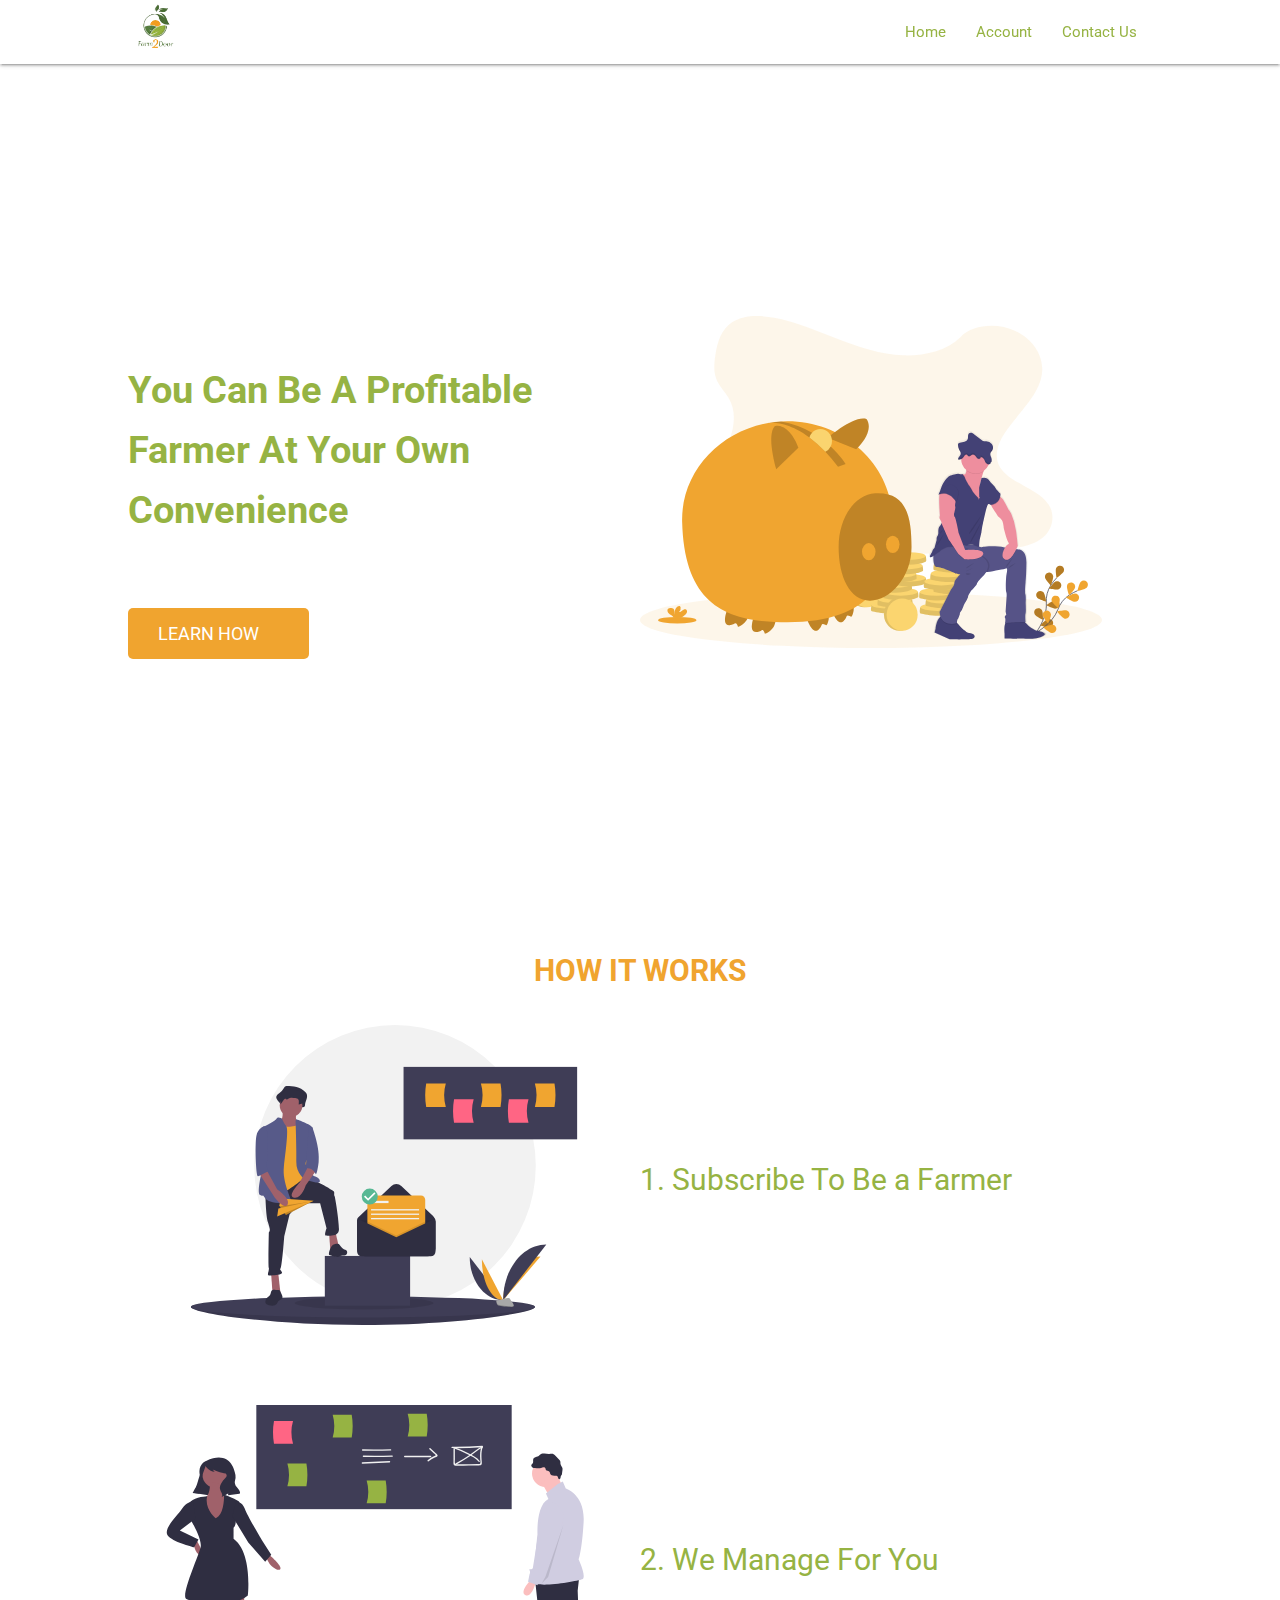
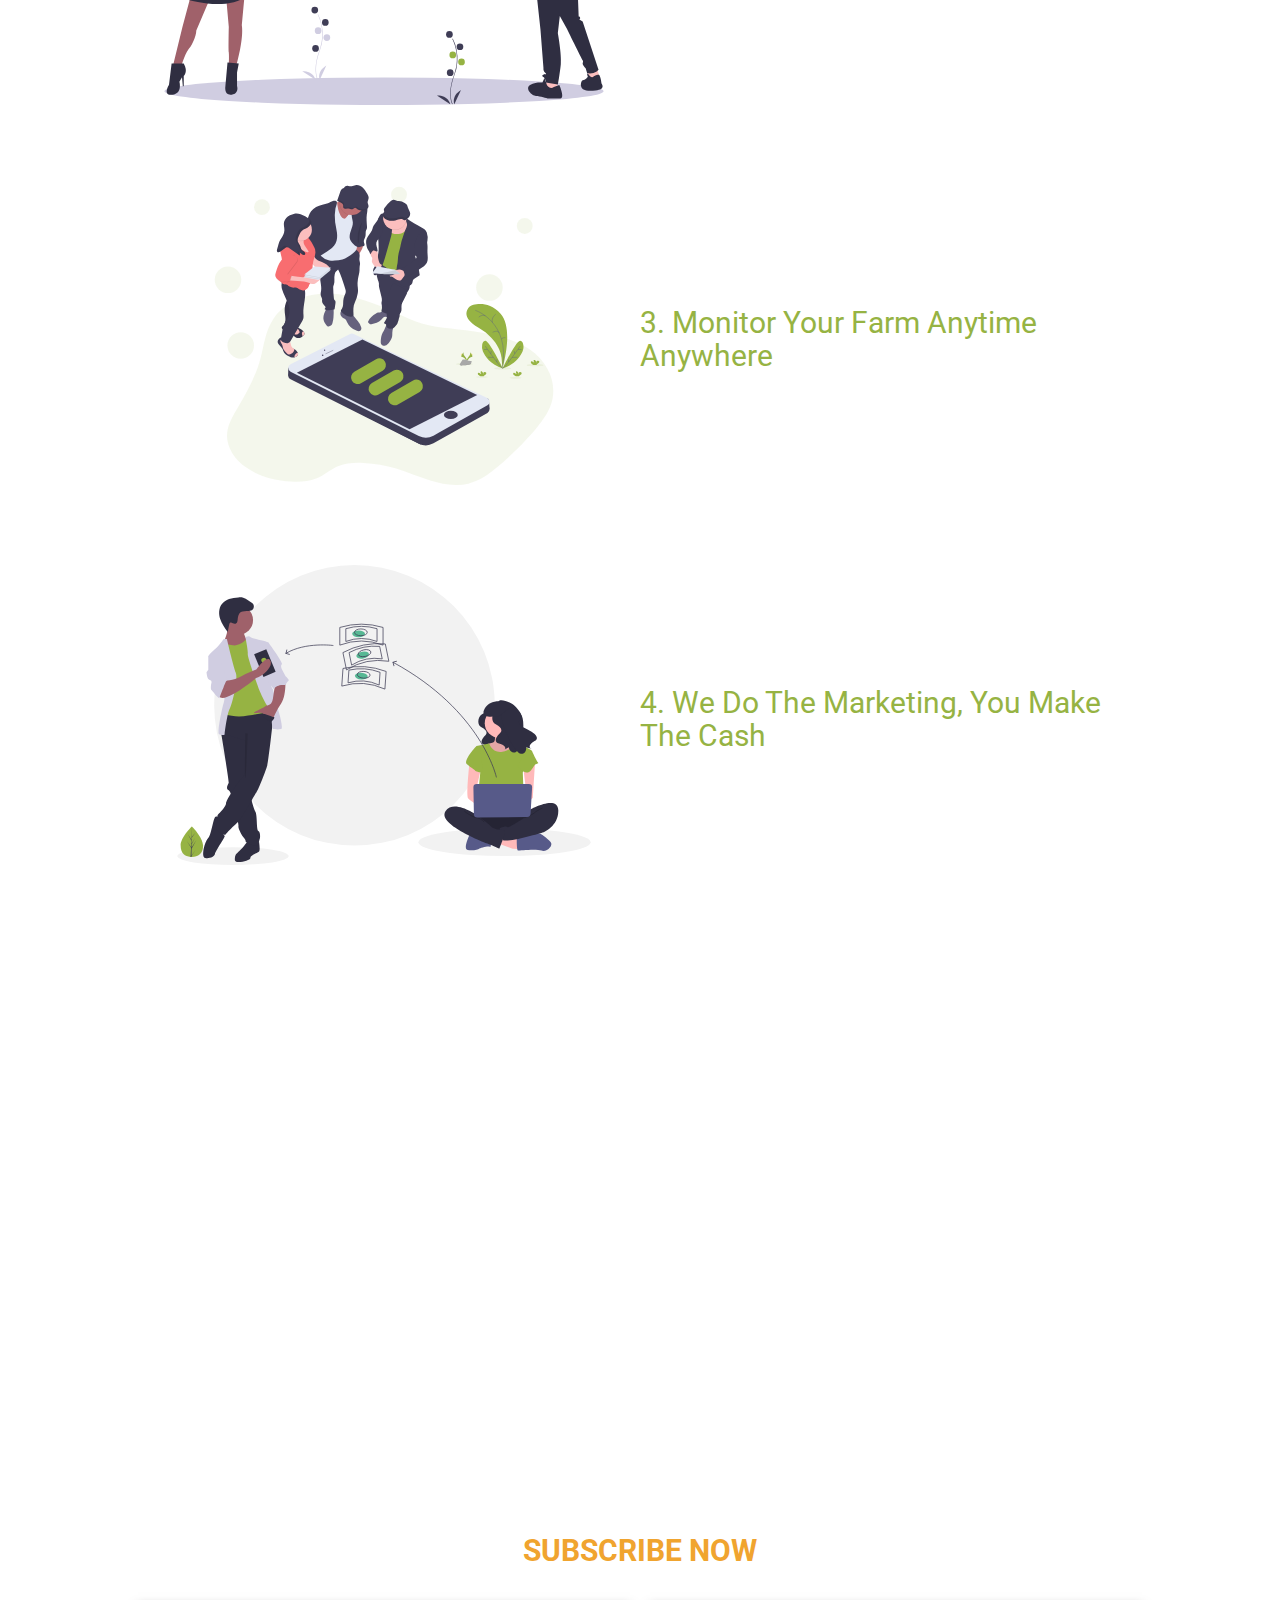
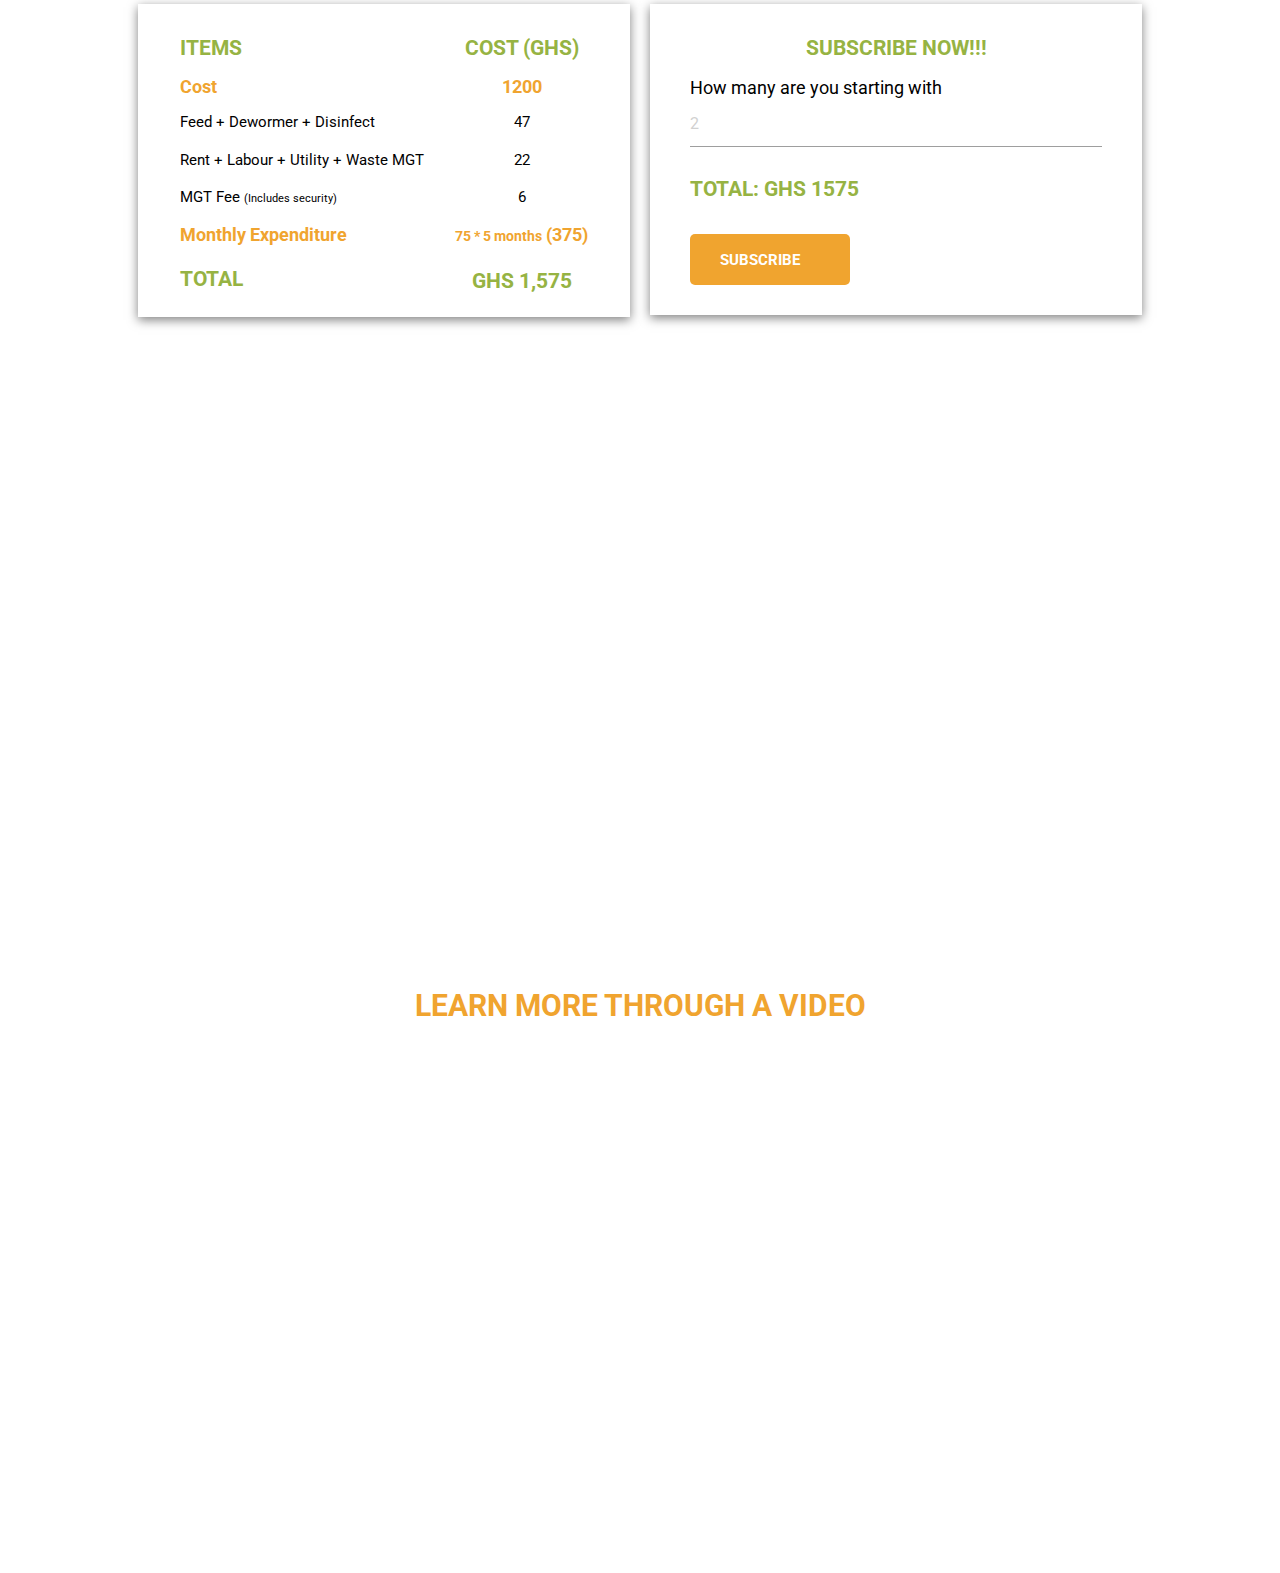
==== html/index.html @ fcc25a62 "Initial git commit after working on the desktop view" ====
<!DOCTYPE html>
<html lang="en">
  <head>
    <meta charset="UTF-8" />
    <meta name="viewport" content="width=device-width, initial-scale=1.0" />
    <link rel="stylesheet" href="../css/materialize-css/css/materialize.css" />
    <link rel="stylesheet" href="../css/farm2door-css/css/style.css" />
    <link
      rel="stylesheet"
      href="https://use.fontawesome.com/releases/v5.6.3/css/all.css"
      integrity="sha384-UHRtZLI+pbxtHCWp1t77Bi1L4ZtiqrqD80Kn4Z8NTSRyMA2Fd33n5dQ8lWUE00s/"
      crossorigin="anonymous"
    />
    <title>FARMER825</title>
  </head>
  <body>
    <header>
      <div class="navbar-fixed">
        <nav>
          <div class="nav-wrapper">
            <div class="container">
              <a href="#" class="brand-logo">
                <img src="../img/farm2door-log.png" alt="" height="100%" />
              </a>
              <a href="#" data-target="mobile-demo" class="sidenav-trigger"
                ><i class="material-icons">menu</i></a
              >
              <ul id="nav-mobile" class="right hide-on-med-and-down">
                <li><a href="sass.html">Home</a></li>
                <li><a href="badges.html">Account</a></li>
                <li><a href="collapsible.html">Contact Us</a></li>
              </ul>
            </div>
          </div>
        </nav>
      </div>
      <ul class="sidenav" id="mobile-demo">
        <li><a href="sass.html">Sass</a></li>
        <li><a href="badges.html">Components</a></li>
        <li><a href="collapsible.html">Javascript</a></li>
        <li><a href="mobile.html">Mobile</a></li>
      </ul>

      <section class="hero">
        <div class="container">
          <div class="hero">
            <div class="hero-img">
              <img src="../svg/undraw_Savings_dwkw.svg" alt="" />
            </div>
            <div class="hero-msg-container">
              <div class="hero-msg">
                <h1 class="heading-1">
                  You can be a <span>profitable farmer</span> at your own
                  <span>convenience</span>
                </h1>
              </div>
              <div class="hero-action">
                <a href="" class="my-btn my-text-center"
                  >LEARN HOW <i class="fas fa-hand-holding-usd"></i
                ></a>
              </div>
            </div>
          </div>
        </div>
      </section>
    </header>

    <section id="how-it-works">
      <div class="container">
        <h3 class="title">How it works</h3>
        <div id="model">
          <div class="model-img">
            <img src="../svg/undraw_subscriber_vabu.svg" alt="" />
          </div>
          <div class="model-msg">
            <h4>1. Subscribe To Be a Farmer</h4>
          </div>
        </div>
        <div id="model">
          <div class="model-img">
            <img src="../svg/undraw_our_solution_htvp.svg" alt="" />
          </div>
          <div class="model-msg">
            <h4>2. We Manage For You</h4>
          </div>
        </div>
        <div id="model">
          <div class="model-img">
            <img src="../svg/undraw_mobile_testing_reah.svg" alt="" />
          </div>
          <div class="model-msg">
            <h4>3. Monitor Your Farm Anytime Anywhere</h4>
          </div>
        </div>
        <div id="model">
          <div class="model-img">
            <img src="../svg/undraw_transfer_money_rywa.svg" alt="" />
          </div>
          <div class="model-msg">
            <h4>4. We Do The Marketing, You Make The Cash</h4>
          </div>
        </div>
      </div>
    </section>

    <section id="subscribe">
      <div class="parallax-container">
        <div class="parallax">
          <img src="../img/group-of-pink-pigs-on-cage-2252541.jpg" alt="" />
        </div>
      </div>
      <div class="container">
        <h3 class="title">Subscribe Now</h3>
        <div class="flex-content">
          <div class="flex-items">
            <!-- <div class=""> -->
            <div class="my-card">
              <div class="flex-content">
                <div class="items">
                  <h4>ITEMS</h4>
                  <h5>Cost</h5>
                  <p>Feed + Dewormer + Disinfect</p>
                  <p>Rent + Labour + Utility + Waste MGT</p>
                  <p>MGT Fee <small>(Includes security)</small></p>
                  <h5>Monthly Expenditure</h5>
                  <h4>TOTAL</h4>
                </div>
                <div class="items">
                  <div class="cost">
                    <h4>COST (GHS)</h4>
                    <h5>1200</h5>
                    <p>47</p>
                    <p>22</p>
                    <p>6</p>
                    <h5><small>75 * 5 months</small> (375)</h5>
                    <h4>GHS 1,575</h4>
                  </div>
                </div>
              </div>
            </div>
            <!-- </div> -->
          </div>
          <div class="flex-items">
            <div class="subscribe-form">
              <div class="my-card">
                <h4 class="my-text-center">SUBSCRIBE NOW!!!</h4>
                <form action="">
                  <label for="">How many are you starting with</label>
                  <input type="number" name="" id="" placeholder="2" />
                  <h4>TOTAL: GHS 1575</h4>
                  <button type="submit" class="my-btn">
                    SUBSCRIBE <i class="fas fa-piggy-bank"></i>
                  </button>
                </form>
              </div>
            </div>
          </div>
        </div>
      </div>
      <div class="parallax-container">
        <div class="parallax">
          <img src="../img/group-of-pink-pigs-on-cage-2252541.jpg" alt="" />
        </div>
      </div>
    </section>
    <section id="learn-more">
      <div class="flex-content">
        <h4 class="text-primary title">
          Learn More Through a video
        </h4>
        <div class="container">
          <iframe
            width="853"
            height="480"
            src="https://www.youtube.com/embed/Gx_7GQtSdpc"
            frameborder="0"
            allow="accelerometer; autoplay; encrypted-media; gyroscope; picture-in-picture"
            allowfullscreen
          ></iframe>
        </div>
      </div>
    </section>

    <script
      src="https://code.jquery.com/jquery-3.5.0.min.js"
      integrity="sha256-xNzN2a4ltkB44Mc/Jz3pT4iU1cmeR0FkXs4pru/JxaQ="
      crossorigin="anonymous"
    ></script>
    <script src="https://cdnjs.cloudflare.com/ajax/libs/materialize/1.0.0/js/materialize.min.js"></script>
    <script>
      $(document).ready(function () {
        $('.parallax').parallax();
      });
    </script>
  </body>
</html>
---- css/farm2door-css/css/style.css ----
@import url("https://fonts.googleapis.com/css?family=Roboto");body{font-family:'Roboto', sans-serif}nav{background:#fff;color:#96b343}nav img{display:block;width:auto;height:54px}nav ul>li>a{color:#96b343}header{height:calc(100vh - 56px) !important;margin-top:0;margin-bottom:0}img{display:block;width:100%}.my-card{cursor:pointer;padding:10px;margin:20px 10px;box-shadow:0 3px 10px rgba(0,0,0,0.5) !important}.my-card:hover{padding:10px;box-shadow:0 20px 50px rgba(0,0,0,0.5) !important}.my-card .my-card-img{display:block;width:100%}.my-card .my-card-title h4{font-size:1.5rem;color:#96b343;margin:10px 0 10px 0}.my-card-content p{font-size:1.2rem;font-weight:bold;color:#f0a42f;margin:10px 0 10px 0}.my-card-content .my-btn{color:#fff;background:#f0a42f}.my-card-content .my-btn:hover{background:#96b343}.flex-content{display:flex}.flex-content .flex-items{flex:1}.margin-auto{margin:auto;width:80%}.m1{margin:1rem}.heading-1{font-size:3rem;font-weight:bolder;line-height:4rem}.title{text-align:center;text-transform:uppercase}.my-text-center{text-align:center}.my-btn{cursor:pointer;color:#fff;background:#96b343;border:none;padding:15px 30px;border-radius:5px}.my-btn i{padding:0 10px}.my-btn:hover{background:#f0a42f}.text-primary{color:#96b343}@media screen and (min-width: 992px){header{margin-bottom:60px}header .hero{display:flex;justify-content:space-between;align-items:center;height:calc(100vh - 64px);margin-top:0;margin-bottom:0}header .hero .hero-msg-container{order:1;flex:1;display:flex;height:100%;flex-direction:column;justify-content:center}header .hero .hero-msg-container .hero-msg h1{font-size:2.5rem;color:#96b343;text-transform:capitalize;margin-bottom:80px}header .hero .hero-msg-container .hero-msg P{line-height:2rem;margin:70px 0}header .hero .hero-msg-container .hero-action i{padding:0 10px}header .hero .hero-msg-container .hero-action .my-btn{background:#f0a42f;color:#fff;font-size:1.2rem;text-align:center;padding:15px 30px;border-radius:5px}header .hero .hero-msg-container .hero-action .my-btn:hover{background:#96b343}header .hero .hero-img{order:2;flex:1;margin:0 50px}header .hero .hero-img img{display:block;width:100%}}@media screen and (max-width: 600px){.nav-bottom{display:hidden;position:fixed;bottom:0;border-top-left-radius:50px;border-top-right-radius:50px}.nav-bottom ul{display:flex !important;justify-content:space-evenly}.nav-bottom ul a{font-size:1.5rem !important}.cart-count{color:#96b343;background:#fff;border-radius:50%;padding:4px;margin-left:-5px !important;margin-bottom:1000px !important;position:relative;bottom:12px}.space{margin-bottom:50px !important}header .hero .hero-img{margin:1.5rem 0}header .hero .hero-img img{display:block;width:100%}header .hero .hero-msg h1{font-size:2.8rem;color:#96b343;font-weight:bold}header .hero .hero-msg p{font-size:1.5rem;padding-bottom:1.2rem}header .hero .hero-action .my-btn{background:#f0a42f;background:linear-gradient(166deg, #f0a42f 0%, #486d32 100%);color:#fff;text-align:center;font-size:1.5rem}header .hero .hero-action .my-btn:hover{background:#f0a42f}#grocery-list h3{text-align:center;font-size:1.6rem;font-weight:bold;color:#f0a42f;text-transform:uppercase;margin:0;padding:0 0 20px 0}.total{margin:10px 0;background:#96b343;color:#fff;padding:20px 5px;display:flex}.total h4{margin:0;padding:0;font-size:1.5rem;flex:1;text-align:center}#checkout{margin-top:20px}#checkout .my-btn{text-align:center;text-transform:uppercase;font-size:1.2rem;color:#fff;background:#f0a42f}#checkout .checkout-form form{padding:30px}#checkout .checkout-form form label{font-size:1.5rem;color:#96b343}}@media screen and (min-width: 992px){body{overflow-x:hidden}#how-it-works .title{font-size:2rem;font-weight:bold;color:#f0a42f;padding:50px 0 20px 0}#how-it-works #model{margin:0 0 80px 0;display:flex;height:300px}#how-it-works #model .model-img{display:block;height:100%;flex:1}#how-it-works #model .model-img img{display:block;width:100%;height:100%}#how-it-works #model .model-msg{flex:1;display:flex;align-items:center;justify-content:start}#how-it-works #model .model-msg h4{color:#96b343;font-size:2rem}#subscribe{color:#fff}#subscribe .container{padding:60px 0 100px 0}#subscribe .parallax-container{height:500px}#subscribe .title{font-size:2rem;font-weight:bold;color:#f0a42f}#subscribe img{display:block;width:100%}#subscribe .my-card{background:#fff;color:#000;flex:1}#subscribe .my-card h4{font-size:1.4rem;font-weight:bold;color:#96b343}#subscribe .my-card h5{font-weight:bold;font-size:1.2rem;color:#f0a42f}#subscribe .my-card .flex-content{justify-content:space-evenly}#subscribe .my-card .flex-content .items:nth-child(2){text-align:center}#subscribe .subscribe-form{flex:1}#subscribe .subscribe-form .my-card form{padding:0 30px}#subscribe .subscribe-form label{color:#000;font-size:1.2rem}#subscribe .my-btn{margin:20px 0;justify-items:center;background:#f0a42f;font-weight:bold}#subscribe .my-btn i{font-size:1.2rem}#subscribe .my-btn:hover{background:#96b343}#learn-more{padding:30px 0 50px 0}#learn-more .title{font-size:2rem;font-weight:bold;color:#f0a42f}#learn-more .flex-content{flex-direction:column;justify-content:center}#learn-more iframe{width:100%;padding:10px 0}section .text-center{text-transform:uppercase;color:#f0a42f;font-weight:bold;font-size:2rem}section .my-card{margin:20px 10px}}
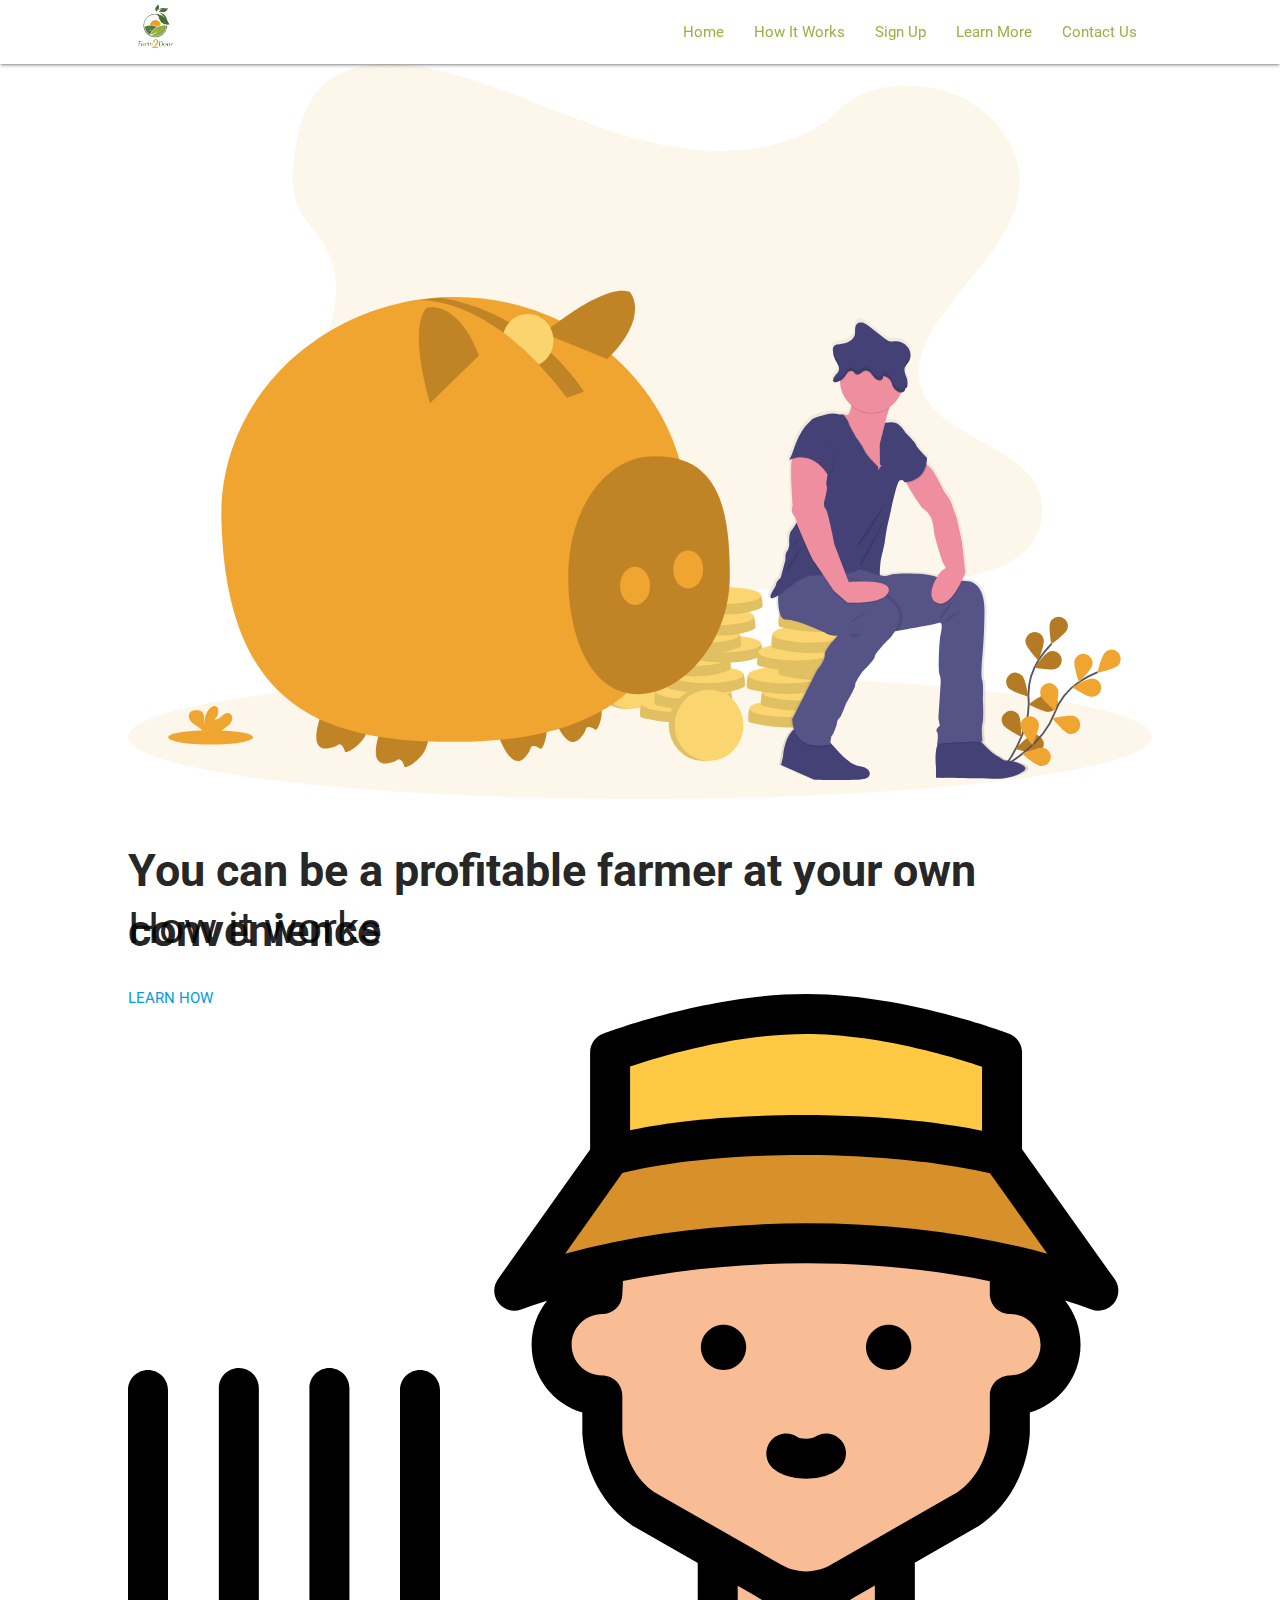
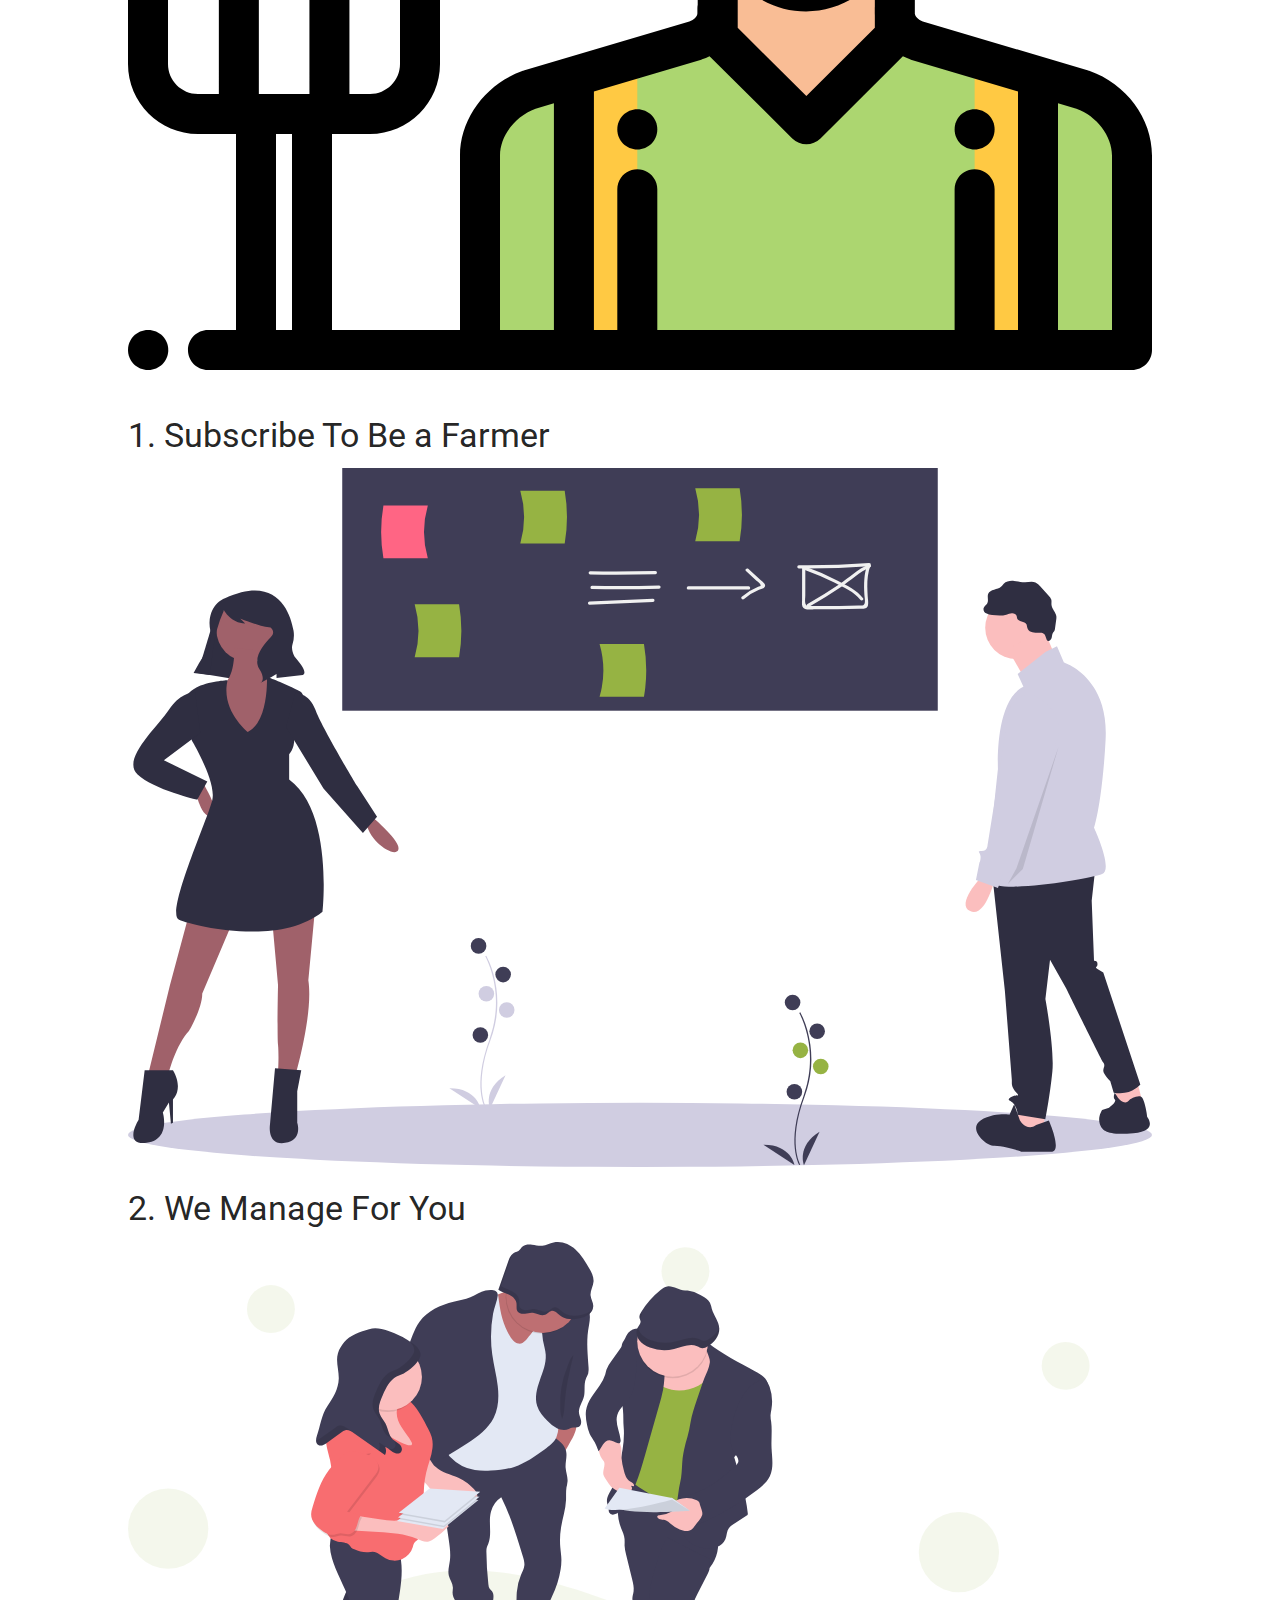
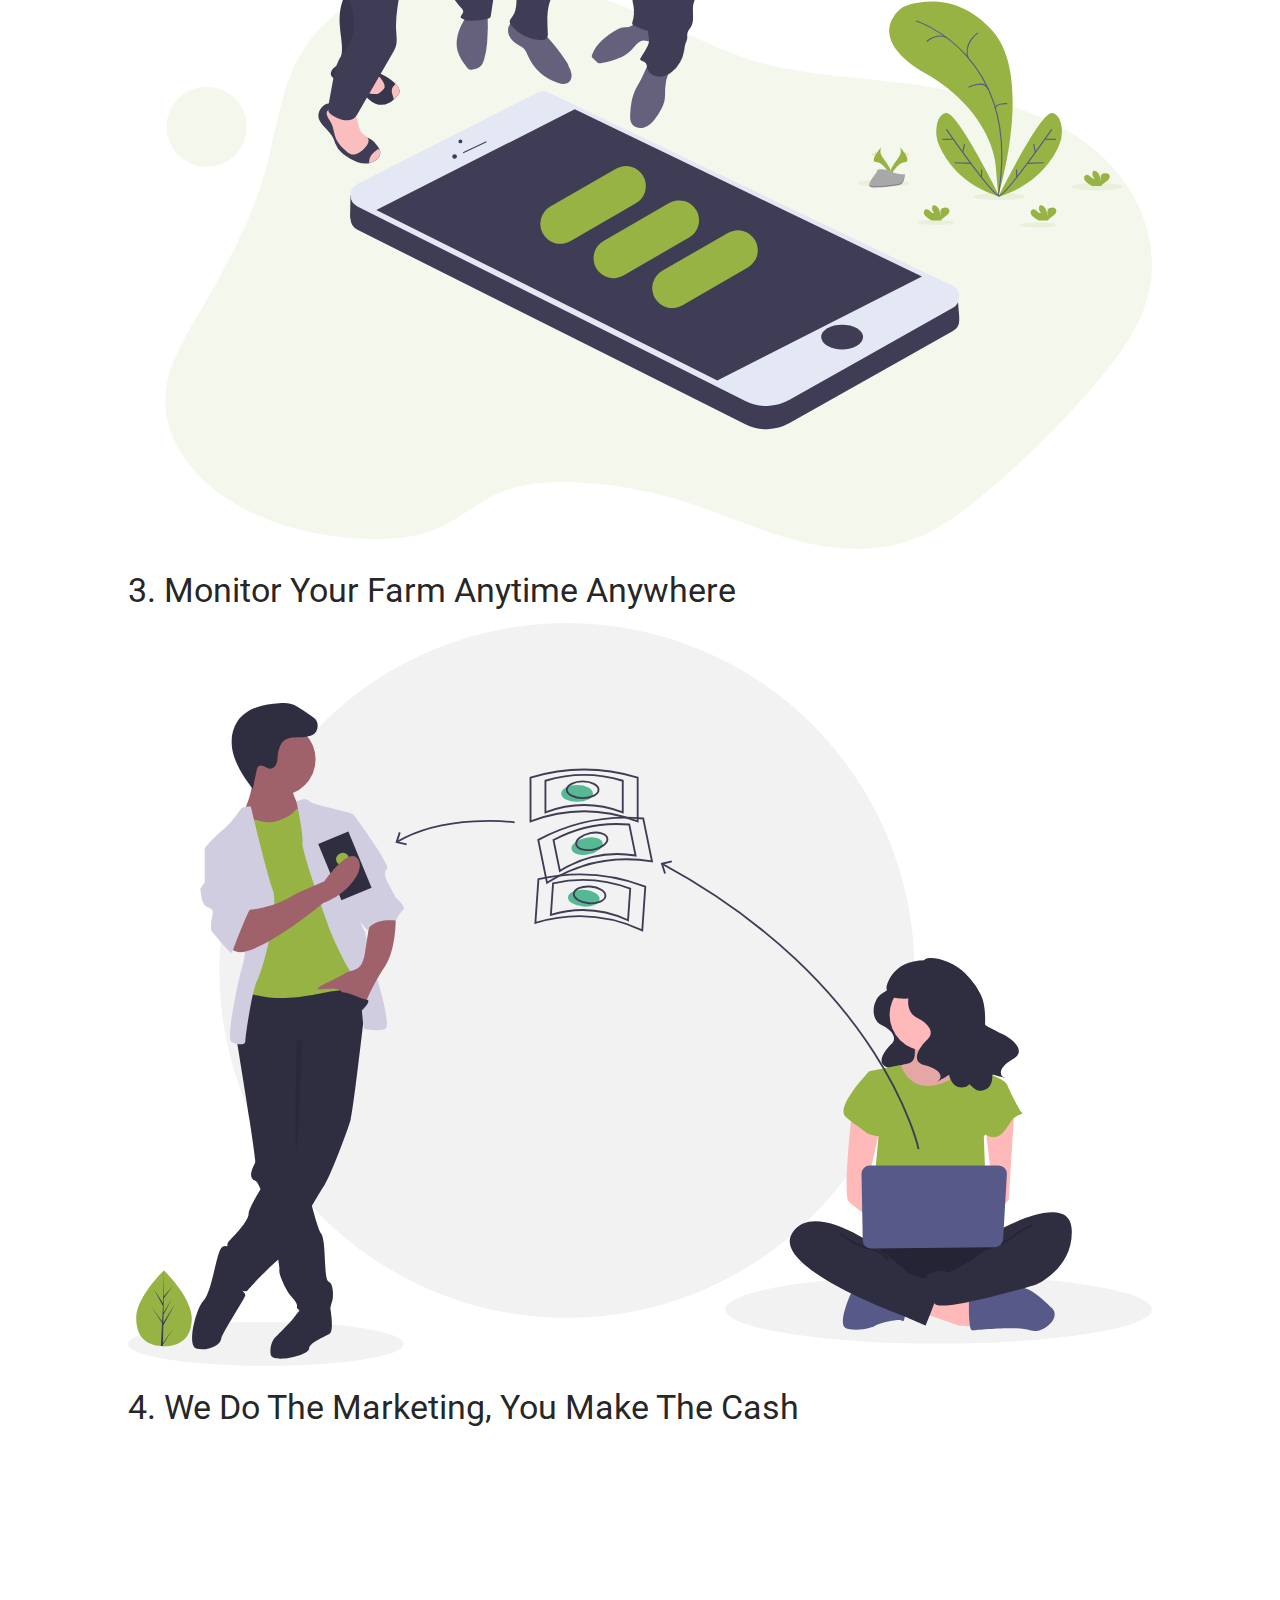
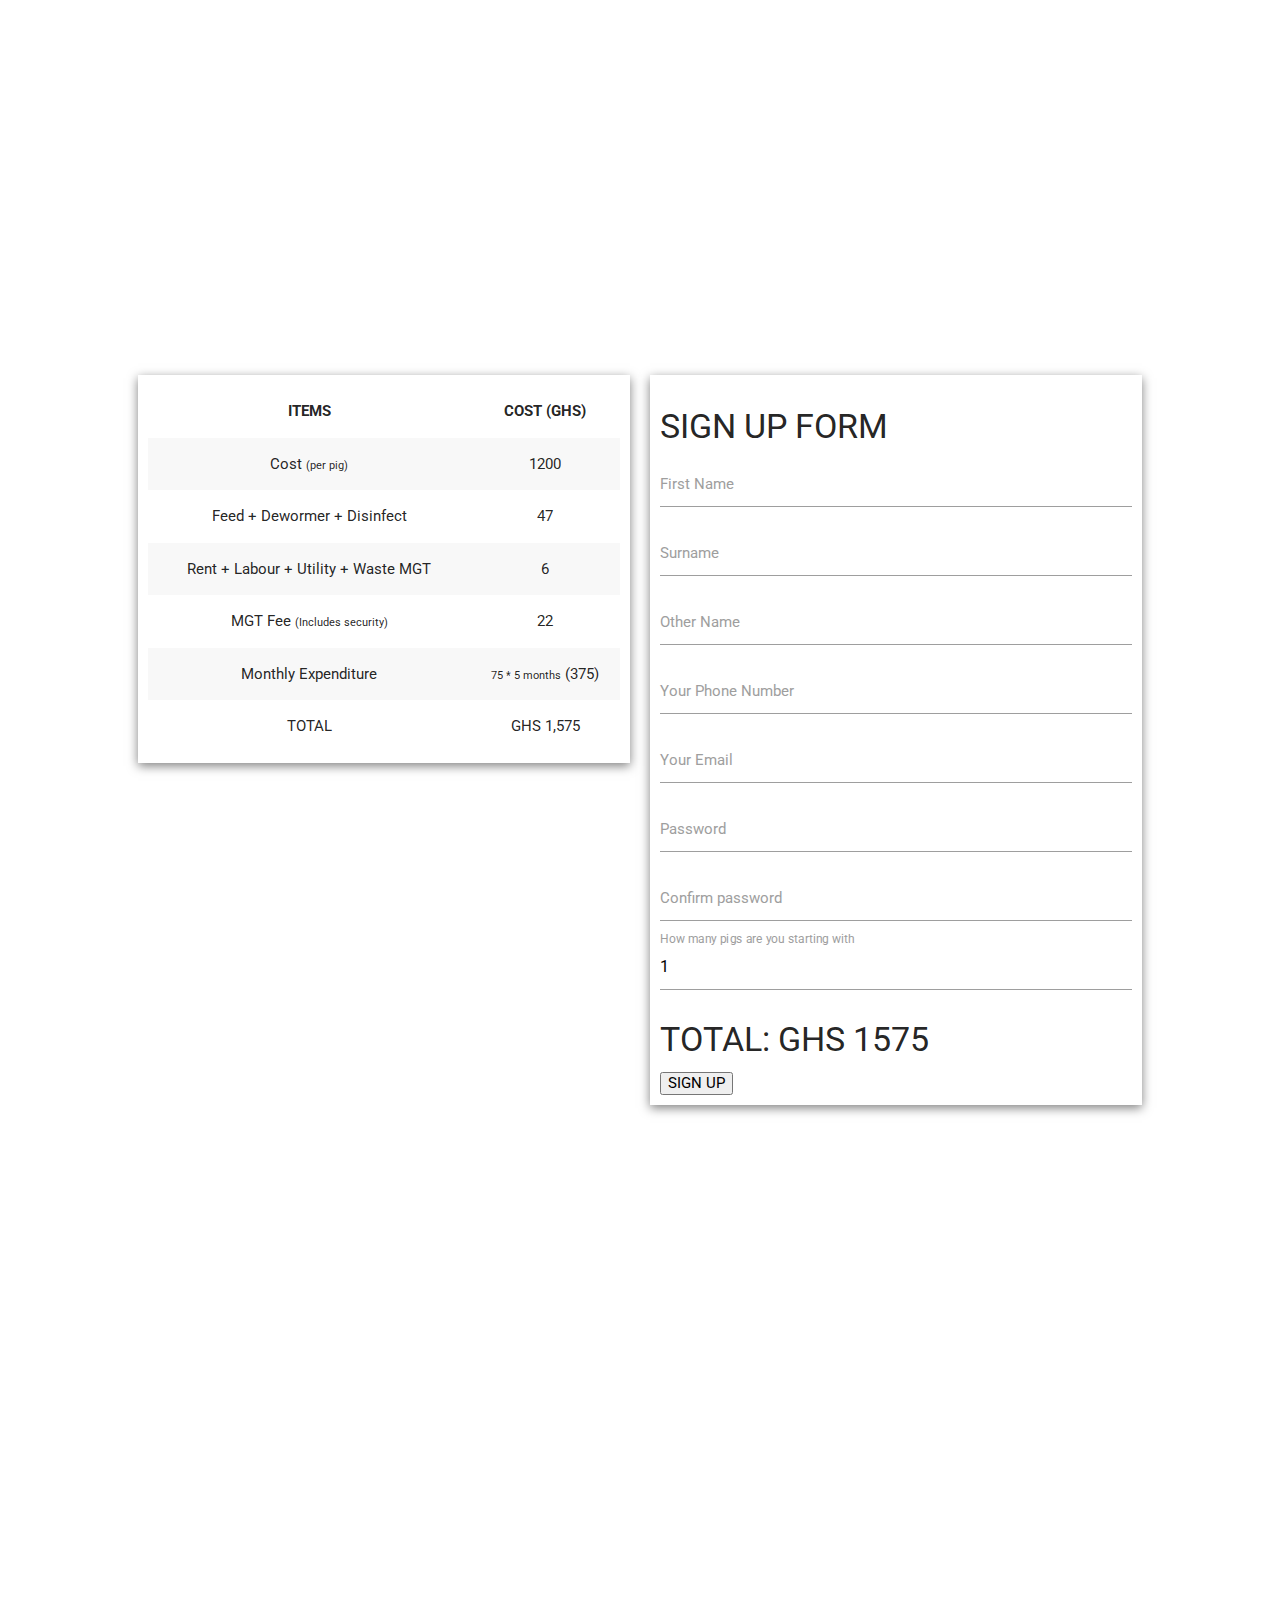
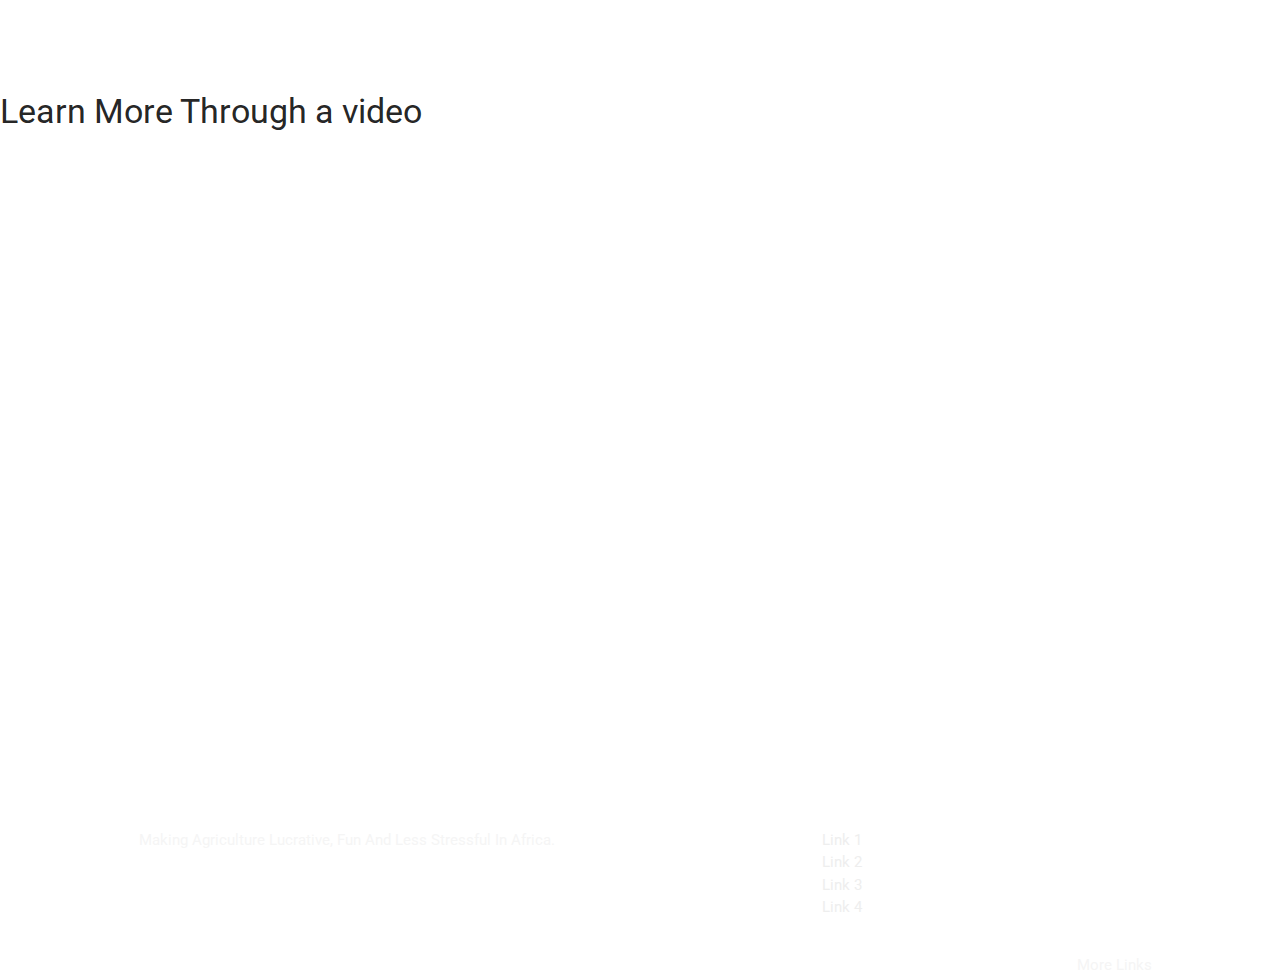
==== commit e72b76d2: "Commit changes" ====
--- a/html/index.html
+++ b/html/index.html
@@ -11,51 +11,83 @@
       integrity="sha384-UHRtZLI+pbxtHCWp1t77Bi1L4ZtiqrqD80Kn4Z8NTSRyMA2Fd33n5dQ8lWUE00s/"
       crossorigin="anonymous"
     />
+    <link href="https://fonts.googleapis.com/icon?family=Material+Icons" rel="stylesheet">
+
     <title>FARMER825</title>
   </head>
   <body>
-    <header>
+    <!-- Load Facebook SDK for JavaScript -->
+    <div id="fb-root"></div>
+    <script>
+      window.fbAsyncInit = function() {
+        FB.init({
+          xfbml            : true,
+          version          : 'v7.0'
+        });
+      };
+
+      (function(d, s, id) {
+      var js, fjs = d.getElementsByTagName(s)[0];
+      if (d.getElementById(id)) return;
+      js = d.createElement(s); js.id = id;
+      js.src = 'https://connect.facebook.net/en_US/sdk/xfbml.customerchat.js';
+      fjs.parentNode.insertBefore(js, fjs);
+    }(document, 'script', 'facebook-jssdk'));</script>
+
+    <!-- Your customer chat code -->
+    <div class="fb-customerchat"
+      attribution=setup_tool
+      page_id="110904603953253"
+theme_color="#0084ff"
+logged_in_greeting="Hi! Want to find out more about Farmer825?"
+logged_out_greeting="Hi! Want to find out more about Farmer825?">
+    </div>
+    <header id="home" class="scrollspy">
       <div class="navbar-fixed">
         <nav>
           <div class="nav-wrapper">
             <div class="container">
+              <!-- <a href="#" class="brand-logo">
+               LOGO
+              </a> -->
               <a href="#" class="brand-logo">
-                <img src="../img/farm2door-log.png" alt="" height="100%" />
+                <img src="../img/farm2door-log.png" alt="" height="100%" class="esponsive-img" />
               </a>
-              <a href="#" data-target="mobile-demo" class="sidenav-trigger"
-                ><i class="material-icons">menu</i></a
-              >
+              <a href="#" data-target="mobile-demo" class="sidenav-trigger"><i class="material-icons menu">menu</i></a>
               <ul id="nav-mobile" class="right hide-on-med-and-down">
-                <li><a href="sass.html">Home</a></li>
-                <li><a href="badges.html">Account</a></li>
-                <li><a href="collapsible.html">Contact Us</a></li>
+                <li><a href="#home">Home</a></li>
+                <li><a href="#how-it-works">How It Works</a></li>
+                <li><a href="#sign-up">Sign Up</a></li>
+                <li><a href="#learn-more">Learn More</a></li>
+                <li><a href="#">Contact Us</a></li>
               </ul>
             </div>
           </div>
         </nav>
       </div>
       <ul class="sidenav" id="mobile-demo">
-        <li><a href="sass.html">Sass</a></li>
-        <li><a href="badges.html">Components</a></li>
-        <li><a href="collapsible.html">Javascript</a></li>
-        <li><a href="mobile.html">Mobile</a></li>
+        <li><a href="#home">Home</a></li>
+        <li><a href="#how-it-works">How It Works</a></li>
+        <li><a href="#sign-up">Sign Up</a></li>
+        <li><a href="#learn-more">Learn More</a></li>
+        <li><a href="#">Contact Us</a></li>
       </ul>
 
-      <section class="hero">
+      <section id="showcase-section">
         <div class="container">
-          <div class="hero">
-            <div class="hero-img">
-              <img src="../svg/undraw_Savings_dwkw.svg" alt="" />
-            </div>
-            <div class="hero-msg-container">
-              <div class="hero-msg">
+          <div class="showcase">
+            <div class="showcase-img">
+              <img src="../svg/undraw_Savings_dwkw.svg" alt="" class="responsive-img"/>
+            </div>
+            <div class="showcase-msg-container">
+              <div class="showcase-msg">
                 <h1 class="heading-1">
                   You can be a <span>profitable farmer</span> at your own
                   <span>convenience</span>
                 </h1>
               </div>
-              <div class="hero-action">
-                <a href="" class="my-btn my-text-center"
+              <div class="showcase-action">
+                <a href="#how-it-works" class="tb-btn my-text-center"
                   >LEARN HOW <i class="fas fa-hand-holding-usd"></i
                 ></a>
               </div>
@@ -65,18 +97,38 @@
       </section>
     </header>
 
-    <section id="how-it-works">
+    <!-- <section id="quick-contact">
+      <a href="tel:+233322005235" target="_blank">
+        <i
+          class="call tooltipped fas fa-phone"
+          data-position="left"
+          data-tooltip="Call Us"
+        ></i>
+      </a>
+      <a
+        href="https://wa.me/233551818916?text=Hello%20I'm%20from%20your%20website%20https://farmer825.com,%20I%20would%20like%20to%20find%20out%20more%20about%20FARMER825%20project."
+        target="_blank"
+      >
+        <i
+          class="whatsapp tooltipped fab fa-whatsapp"
+          data-position="left"
+          data-tooltip="Whatsapp Us"
+        ></i>
+      </a>
+    </section> -->
+
+    <section id="how-it-works" class="scrollspy">
       <div class="container">
-        <h3 class="title">How it works</h3>
-        <div id="model">
+        <h3 class="tb-title">How it works</h3>
+        <div class="model">
           <div class="model-img">
-            <img src="../svg/undraw_subscriber_vabu.svg" alt="" />
+            <img src="../svg/farming-and-gardening.svg" alt="" />
           </div>
           <div class="model-msg">
             <h4>1. Subscribe To Be a Farmer</h4>
           </div>
         </div>
-        <div id="model">
+        <div class="model">
           <div class="model-img">
             <img src="../svg/undraw_our_solution_htvp.svg" alt="" />
           </div>
@@ -84,7 +136,7 @@
             <h4>2. We Manage For You</h4>
           </div>
         </div>
-        <div id="model">
+        <div class="model">
           <div class="model-img">
             <img src="../svg/undraw_mobile_testing_reah.svg" alt="" />
           </div>
@@ -92,7 +144,7 @@
             <h4>3. Monitor Your Farm Anytime Anywhere</h4>
           </div>
         </div>
-        <div id="model">
+        <div class="model">
           <div class="model-img">
             <img src="../svg/undraw_transfer_money_rywa.svg" alt="" />
           </div>
@@ -103,22 +155,21 @@
       </div>
     </section>
 
-    <section id="subscribe">
-      <div class="parallax-container">
-        <div class="parallax">
-          <img src="../img/group-of-pink-pigs-on-cage-2252541.jpg" alt="" />
-        </div>
-      </div>
+    <div class="parallax-container">
+      <div class="parallax">
+        <img src="../img/group-of-pink-pigs-on-cage-2252541.jpg" alt="" />
+      </div>
+    </div>
+    <section id="sign-up" class="section scrollspy">
       <div class="container">
-        <h3 class="title">Subscribe Now</h3>
+        <!-- <h3 class="title">Sign up Now</h3> -->
         <div class="flex-content">
           <div class="flex-items">
-            <!-- <div class=""> -->
             <div class="my-card">
-              <div class="flex-content">
+              <!-- <div class="flex-content">
                 <div class="items">
                   <h4>ITEMS</h4>
-                  <h5>Cost</h5>
+                  <h5>Cost <small>(per pig)</small></h5>
                   <p>Feed + Dewormer + Disinfect</p>
                   <p>Rent + Labour + Utility + Waste MGT</p>
                   <p>MGT Fee <small>(Includes security)</small></p>
@@ -136,50 +187,146 @@
                     <h4>GHS 1,575</h4>
                   </div>
                 </div>
-              </div>
-            </div>
-            <!-- </div> -->
+              </div> -->
+              <table class="striped centered">
+                <thead>
+                  <tr>
+                      <th>ITEMS</th>
+                      <th>COST (GHS)</th>
+                  </tr>
+                </thead>
+        
+                <tbody>
+                  <tr>
+                    <td class="main">Cost <small>(per pig)</small></td>
+                    <td class="main">1200</td>
+                  </tr>
+                  <tr>
+                    <td>Feed + Dewormer + Disinfect</td>
+                    <td>47</td>
+                  </tr>
+                  <tr>
+                    <td>Rent + Labour + Utility + Waste MGT</td>
+                    <td>6</td>
+                  </tr>
+                  <tr>
+                    <td>MGT Fee <small>(Includes security)</td>
+                    <td>22</td>
+                  </tr>
+                  <tr class="main">
+                    <td class="main">Monthly Expenditure</td>
+                    <td class="main"><small>75 * 5 months</small> (375)</td>
+                  </tr>
+                  <tr>
+                    <td class="total">TOTAL</td>
+                    <td class="total">GHS 1,575</td>
+                  </tr>
+                </tbody>
+              </table>
+            </div>
           </div>
           <div class="flex-items">
-            <div class="subscribe-form">
+            <div class="sign-up-form">
               <div class="my-card">
-                <h4 class="my-text-center">SUBSCRIBE NOW!!!</h4>
                 <form action="">
-                  <label for="">How many are you starting with</label>
-                  <input type="number" name="" id="" placeholder="2" />
-                  <h4>TOTAL: GHS 1575</h4>
-                  <button type="submit" class="my-btn">
-                    SUBSCRIBE <i class="fas fa-piggy-bank"></i>
-                  </button>
+                  <h4 class="tb-title">SIGN UP FORM</h4>
+                  <form action="">
+                    <div class="input-field">
+                      <input id="first_name" type="text" class="validate">
+                      <label for="first_name">First Name</label>
+                    </div>
+                    <div class="input-field">
+                      <input id="surname" type="text" class="validate">
+                      <label for="surname">Surname</label>
+                    </div>
+                    <div class="input-field">
+                      <input id="other_name" type="text" class="validate">
+                      <label for="other_name">Other Name</label>
+                    </div>
+                    <div class="input-field">
+                      <input id="tel" type="tel" class="validate">
+                      <label for="tel">Your Phone Number</label>
+                    </div>
+                    <div class="input-field">
+                      <input id="email" type="email" class="validate">
+                      <label for="email">Your Email</label>
+                    </div>
+                    <div class="input-field">
+                      <input id="password" type="password" class="validate">
+                      <label for="password">Password</label>
+                    </div>
+                    <div class="input-field">
+                      <input id="password" type="password" class="validate">
+                      <label for="password">Confirm password</label>
+                    </div>
+                    <div class="input-field">
+                      <input type="text" name="" id="how_many" value="1" autocomplete="off" />
+                      <label for="">How many pigs are you starting with</label>
+                    </div>
+                    <!-- <div class="input-field">
+                      <input id="hear" type="hear" class="validate">
+                      <label for="hear">Other Name</label>
+                    </div> -->
+                    <!-- <label for="">How many are you starting with</label>
+                    <input type="text" name="" id="how_many" value="1" autocomplete="off" /> -->
+                    <h4>
+                      TOTAL: GHS
+                      <span id="cal_total">1575</span>
+                    </h4>
+                    <button type="submit" class="tb-btn">
+                      SIGN UP <i class="fas fa-piggy-bank"></i>
+                    </button>
+                  </div>
                 </form>
-              </div>
-            </div>
-          </div>
-        </div>
-      </div>
-      <div class="parallax-container">
-        <div class="parallax">
-          <img src="../img/group-of-pink-pigs-on-cage-2252541.jpg" alt="" />
+              </form>
+            </div>
+          </div>
         </div>
       </div>
     </section>
-    <section id="learn-more">
-      <div class="flex-content">
-        <h4 class="text-primary title">
+    <div class="parallax-container">
+      <div class="parallax">
+        <img src="../img/group-of-pink-pigs-on-cage-2252541.jpg" alt="" />
+      </div>
+    </div>
+    <section id="learn-more" class="scrollspy">
+      <!-- <div class="flex-content"> -->
+        <h4 class="tb-title">
           Learn More Through a video
         </h4>
         <div class="container">
-          <iframe
-            width="853"
-            height="480"
-            src="https://www.youtube.com/embed/Gx_7GQtSdpc"
-            frameborder="0"
-            allow="accelerometer; autoplay; encrypted-media; gyroscope; picture-in-picture"
-            allowfullscreen
-          ></iframe>
-        </div>
-      </div>
+          <div class="video-container">
+            <iframe width="853" height="480" src="https://www.youtube.com/embed/AL7vgMMQZjY" frameborder="0" allow="accelerometer; autoplay; encrypted-media; gyroscope; picture-in-picture" allowfullscreen></iframe>
+          </div>
+        </div>
+      <!-- </div> -->
     </section>
+
+    <footer>
+      <div class="container">
+        <div class="row">
+          <div class="col l6 s12">
+            <h5 class="white-text">Our Mission</h5>
+            <p class="grey-text text-lighten-4">Making Agriculture Lucrative, Fun And Less Stressful In Africa.</p>
+          </div>
+          <div class="col l4 offset-l2 s12">
+            <h5 class="white-text">Links</h5>
+            <ul>
+              <li><a class="grey-text text-lighten-3" href="#!">Link 1</a></li>
+              <li><a class="grey-text text-lighten-3" href="#!">Link 2</a></li>
+              <li><a class="grey-text text-lighten-3" href="#!">Link 3</a></li>
+              <li><a class="grey-text text-lighten-3" href="#!">Link 4</a></li>
+            </ul>
+          </div>
+        </div>
+      </div>
+      <div class="footer-copyright">
+        <div class="container">
+        <span class="white-text">© 2020 Copyright FARM2DOOR</span>
+        <a class="grey-text text-lighten-4 right" href="#!">More Links</a>
+        </div>
+      </div>
+    </footer>
 
     <script
       src="https://code.jquery.com/jquery-3.5.0.min.js"
@@ -189,8 +336,55 @@
     <script src="https://cdnjs.cloudflare.com/ajax/libs/materialize/1.0.0/js/materialize.min.js"></script>
     <script>
       $(document).ready(function () {
+        $('.sidenav').sidenav();
         $('.parallax').parallax();
+        $('.tooltipped').tooltip();
+        $('.scrollspy').scrollSpy();
       });
     </script>
+    <script src="../js/index.js"></script>
+    <!-- <form>
+      <script src="https://api.ravepay.co/flwv3-pug/getpaidx/api/flwpbf-inline.js"></script>
+      <button type="button" onClick="payWithRave()">Pay Now</button>
+    </form> -->
+
+    <!-- <script>
+      const API_publicKey = 'FLWPUBK-cfd2294a720855583bf5c35249cca381-X';
+
+      function payWithRave() {
+        var x = getpaidSetup({
+          PBFPubKey: API_publicKey,
+          customer_email: 'user@example.com',
+          amount: 1575,
+          customer_phone: '234099940409',
+          currency: 'GHS',
+          txref: 'rave-123456',
+          meta: [
+            {
+              metaname: 'flightID',
+              metavalue: 'AP1234',
+            },
+          ],
+          onclose: function () {},
+          callback: function (response) {
+            var txref = response.data.txRef; // collect txRef returned and pass to a                    server page to complete status check.
+            console.log(
+              'This is the response returned after a charge',
+              response
+            );
+            if (
+              response.data.chargeResponseCode == '00' ||
+              response.data.chargeResponseCode == '0'
+            ) {
+              // redirect to a success page
+            } else {
+              // redirect to a failure page.
+            }
+
+            x.close(); // use this to close the modal immediately after payment.
+          },
+        });
+      }
+    </script> -->
   </body>
 </html>
